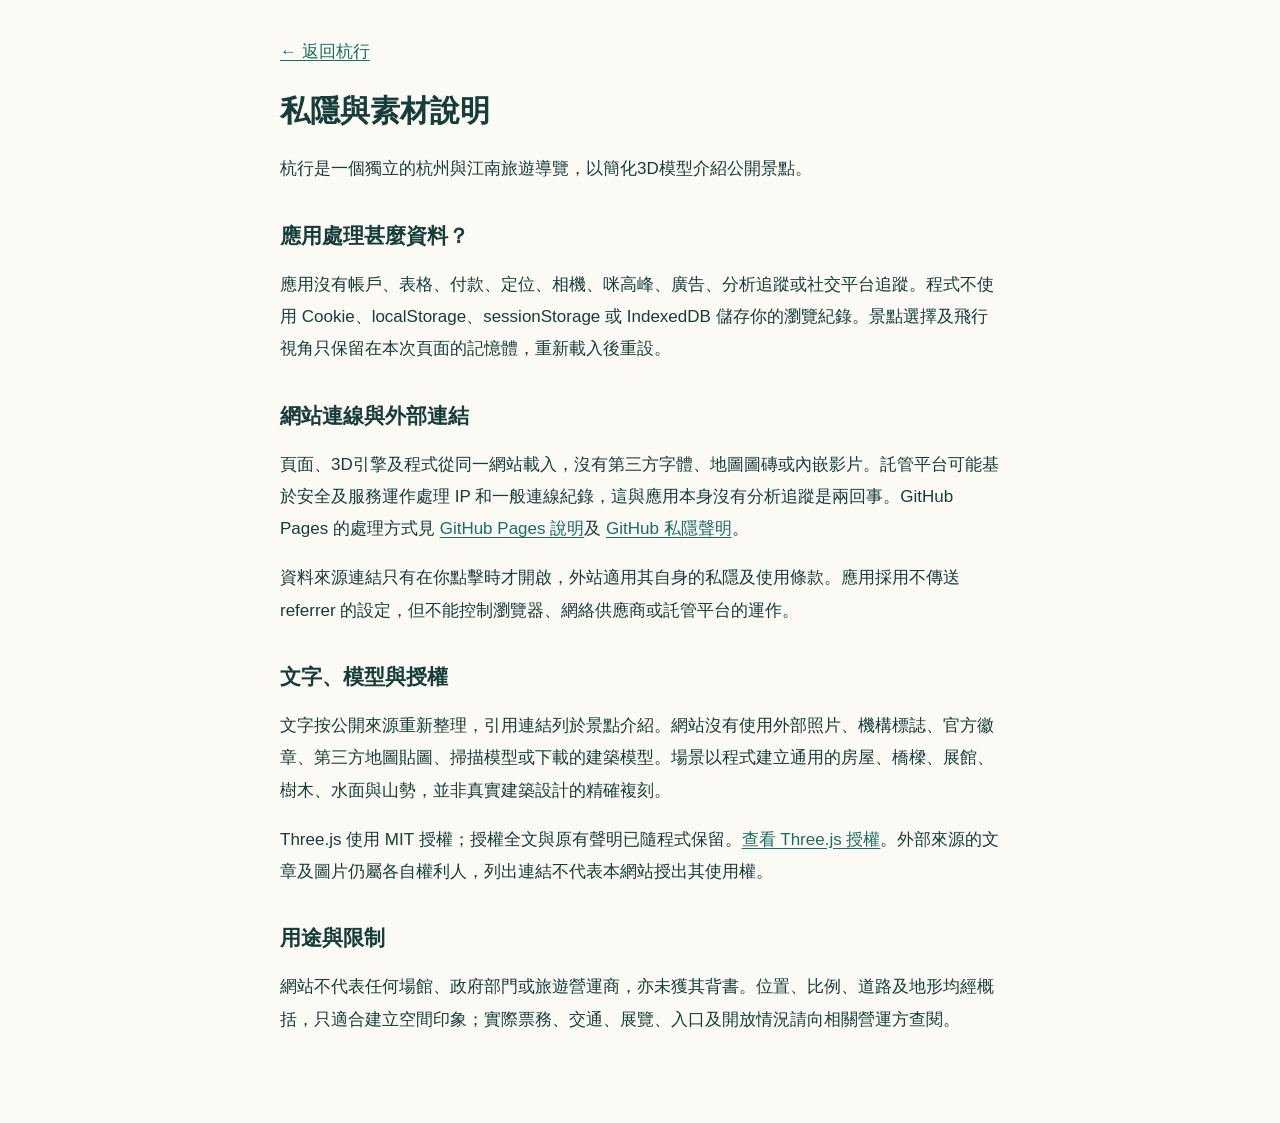
==== privacy.html @ 66ceef22 "Add independent Hangzhou sightseeing explorer" ====
<!doctype html><html lang="zh-HK"><head><meta charset="utf-8"><meta name="viewport" content="width=device-width,initial-scale=1"><meta name="referrer" content="no-referrer"><meta http-equiv="Content-Security-Policy" content="default-src 'none'; style-src 'unsafe-inline'; base-uri 'none'; form-action 'none'"><title>私隱與素材｜杭行</title><style>body{margin:0;background:#fcfaf4;color:#173d3a;font:17px/1.9 -apple-system,BlinkMacSystemFont,"PingFang TC","Microsoft JhengHei",sans-serif}main{max-width:720px;padding:36px 24px 70px;margin:auto}h1,h2{line-height:1.5}h1{font-size:30px}h2{font-size:21px;margin-top:34px}a{color:#1d6b63;text-underline-offset:3px}small{font-size:14px}li{margin:8px 0}</style></head><body><main><a href="./index.html">← 返回杭行</a><h1>私隱與素材說明</h1><p>杭行是一個獨立的杭州與江南旅遊導覽，以簡化3D模型介紹公開景點。</p><h2>應用處理甚麼資料？</h2><p>應用沒有帳戶、表格、付款、定位、相機、咪高峰、廣告、分析追蹤或社交平台追蹤。程式不使用 Cookie、localStorage、sessionStorage 或 IndexedDB 儲存你的瀏覽紀錄。景點選擇及飛行視角只保留在本次頁面的記憶體，重新載入後重設。</p><h2>網站連線與外部連結</h2><p>頁面、3D引擎及程式從同一網站載入，沒有第三方字體、地圖圖磚或內嵌影片。託管平台可能基於安全及服務運作處理 IP 和一般連線紀錄，這與應用本身沒有分析追蹤是兩回事。GitHub Pages 的處理方式見 <a href="https://docs.github.com/en/pages/getting-started-with-github-pages/what-is-github-pages" target="_blank" rel="noopener noreferrer">GitHub Pages 說明</a>及 <a href="https://docs.github.com/en/site-policy/privacy-policies/github-general-privacy-statement" target="_blank" rel="noopener noreferrer">GitHub 私隱聲明</a>。</p><p>資料來源連結只有在你點擊時才開啟，外站適用其自身的私隱及使用條款。應用採用不傳送 referrer 的設定，但不能控制瀏覽器、網絡供應商或託管平台的運作。</p><h2>文字、模型與授權</h2><p>文字按公開來源重新整理，引用連結列於景點介紹。網站沒有使用外部照片、機構標誌、官方徽章、第三方地圖貼圖、掃描模型或下載的建築模型。場景以程式建立通用的房屋、橋樑、展館、樹木、水面與山勢，並非真實建築設計的精確複刻。</p><p>Three.js 使用 MIT 授權；授權全文與原有聲明已隨程式保留。<a href="./vendor/THREE-LICENSE.txt">查看 Three.js 授權</a>。外部來源的文章及圖片仍屬各自權利人，列出連結不代表本網站授出其使用權。</p><h2>用途與限制</h2><p>網站不代表任何場館、政府部門或旅遊營運商，亦未獲其背書。位置、比例、道路及地形均經概括，只適合建立空間印象；實際票務、交通、展覽、入口及開放情況請向相關營運方查閱。</p></main></body></html>
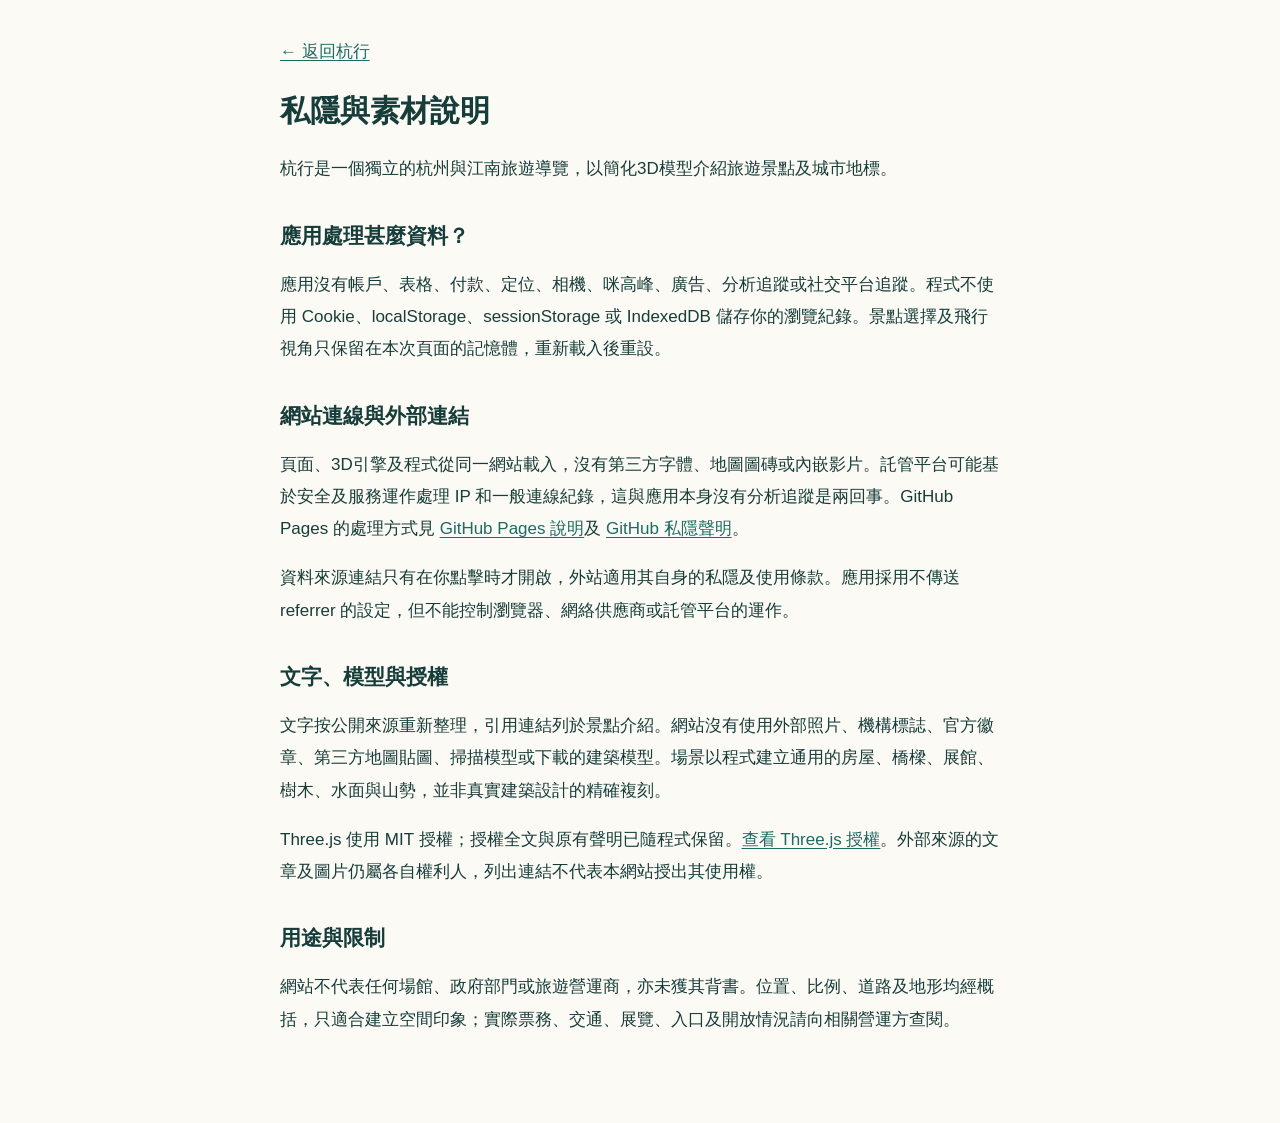
==== commit d546dfe0: "Expand public sightseeing guide with nearby places and souvenir tips" ====
--- a/privacy.html
+++ b/privacy.html
@@ -1 +1 @@
-<!doctype html><html lang="zh-HK"><head><meta charset="utf-8"><meta name="viewport" content="width=device-width,initial-scale=1"><meta name="referrer" content="no-referrer"><meta http-equiv="Content-Security-Policy" content="default-src 'none'; style-src 'unsafe-inline'; base-uri 'none'; form-action 'none'"><title>私隱與素材｜杭行</title><style>body{margin:0;background:#fcfaf4;color:#173d3a;font:17px/1.9 -apple-system,BlinkMacSystemFont,"PingFang TC","Microsoft JhengHei",sans-serif}main{max-width:720px;padding:36px 24px 70px;margin:auto}h1,h2{line-height:1.5}h1{font-size:30px}h2{font-size:21px;margin-top:34px}a{color:#1d6b63;text-underline-offset:3px}small{font-size:14px}li{margin:8px 0}</style></head><body><main><a href="./index.html">← 返回杭行</a><h1>私隱與素材說明</h1><p>杭行是一個獨立的杭州與江南旅遊導覽，以簡化3D模型介紹公開景點。</p><h2>應用處理甚麼資料？</h2><p>應用沒有帳戶、表格、付款、定位、相機、咪高峰、廣告、分析追蹤或社交平台追蹤。程式不使用 Cookie、localStorage、sessionStorage 或 IndexedDB 儲存你的瀏覽紀錄。景點選擇及飛行視角只保留在本次頁面的記憶體，重新載入後重設。</p><h2>網站連線與外部連結</h2><p>頁面、3D引擎及程式從同一網站載入，沒有第三方字體、地圖圖磚或內嵌影片。託管平台可能基於安全及服務運作處理 IP 和一般連線紀錄，這與應用本身沒有分析追蹤是兩回事。GitHub Pages 的處理方式見 <a href="https://docs.github.com/en/pages/getting-started-with-github-pages/what-is-github-pages" target="_blank" rel="noopener noreferrer">GitHub Pages 說明</a>及 <a href="https://docs.github.com/en/site-policy/privacy-policies/github-general-privacy-statement" target="_blank" rel="noopener noreferrer">GitHub 私隱聲明</a>。</p><p>資料來源連結只有在你點擊時才開啟，外站適用其自身的私隱及使用條款。應用採用不傳送 referrer 的設定，但不能控制瀏覽器、網絡供應商或託管平台的運作。</p><h2>文字、模型與授權</h2><p>文字按公開來源重新整理，引用連結列於景點介紹。網站沒有使用外部照片、機構標誌、官方徽章、第三方地圖貼圖、掃描模型或下載的建築模型。場景以程式建立通用的房屋、橋樑、展館、樹木、水面與山勢，並非真實建築設計的精確複刻。</p><p>Three.js 使用 MIT 授權；授權全文與原有聲明已隨程式保留。<a href="./vendor/THREE-LICENSE.txt">查看 Three.js 授權</a>。外部來源的文章及圖片仍屬各自權利人，列出連結不代表本網站授出其使用權。</p><h2>用途與限制</h2><p>網站不代表任何場館、政府部門或旅遊營運商，亦未獲其背書。位置、比例、道路及地形均經概括，只適合建立空間印象；實際票務、交通、展覽、入口及開放情況請向相關營運方查閱。</p></main></body></html>
+<!doctype html><html lang="zh-HK"><head><meta charset="utf-8"><meta name="viewport" content="width=device-width,initial-scale=1"><meta name="referrer" content="no-referrer"><meta http-equiv="Content-Security-Policy" content="default-src 'none'; style-src 'unsafe-inline'; base-uri 'none'; form-action 'none'"><title>私隱與素材｜杭行</title><style>body{margin:0;background:#fcfaf4;color:#173d3a;font:17px/1.9 -apple-system,BlinkMacSystemFont,"PingFang TC","Microsoft JhengHei",sans-serif}main{max-width:720px;padding:36px 24px 70px;margin:auto}h1,h2{line-height:1.5}h1{font-size:30px}h2{font-size:21px;margin-top:34px}a{color:#1d6b63;text-underline-offset:3px}small{font-size:14px}li{margin:8px 0}</style></head><body><main><a href="./index.html">← 返回杭行</a><h1>私隱與素材說明</h1><p>杭行是一個獨立的杭州與江南旅遊導覽，以簡化3D模型介紹旅遊景點及城市地標。</p><h2>應用處理甚麼資料？</h2><p>應用沒有帳戶、表格、付款、定位、相機、咪高峰、廣告、分析追蹤或社交平台追蹤。程式不使用 Cookie、localStorage、sessionStorage 或 IndexedDB 儲存你的瀏覽紀錄。景點選擇及飛行視角只保留在本次頁面的記憶體，重新載入後重設。</p><h2>網站連線與外部連結</h2><p>頁面、3D引擎及程式從同一網站載入，沒有第三方字體、地圖圖磚或內嵌影片。託管平台可能基於安全及服務運作處理 IP 和一般連線紀錄，這與應用本身沒有分析追蹤是兩回事。GitHub Pages 的處理方式見 <a href="https://docs.github.com/en/pages/getting-started-with-github-pages/what-is-github-pages" target="_blank" rel="noopener noreferrer">GitHub Pages 說明</a>及 <a href="https://docs.github.com/en/site-policy/privacy-policies/github-general-privacy-statement" target="_blank" rel="noopener noreferrer">GitHub 私隱聲明</a>。</p><p>資料來源連結只有在你點擊時才開啟，外站適用其自身的私隱及使用條款。應用採用不傳送 referrer 的設定，但不能控制瀏覽器、網絡供應商或託管平台的運作。</p><h2>文字、模型與授權</h2><p>文字按公開來源重新整理，引用連結列於景點介紹。網站沒有使用外部照片、機構標誌、官方徽章、第三方地圖貼圖、掃描模型或下載的建築模型。場景以程式建立通用的房屋、橋樑、展館、樹木、水面與山勢，並非真實建築設計的精確複刻。</p><p>Three.js 使用 MIT 授權；授權全文與原有聲明已隨程式保留。<a href="./vendor/THREE-LICENSE.txt">查看 Three.js 授權</a>。外部來源的文章及圖片仍屬各自權利人，列出連結不代表本網站授出其使用權。</p><h2>用途與限制</h2><p>網站不代表任何場館、政府部門或旅遊營運商，亦未獲其背書。位置、比例、道路及地形均經概括，只適合建立空間印象；實際票務、交通、展覽、入口及開放情況請向相關營運方查閱。</p></main></body></html>
